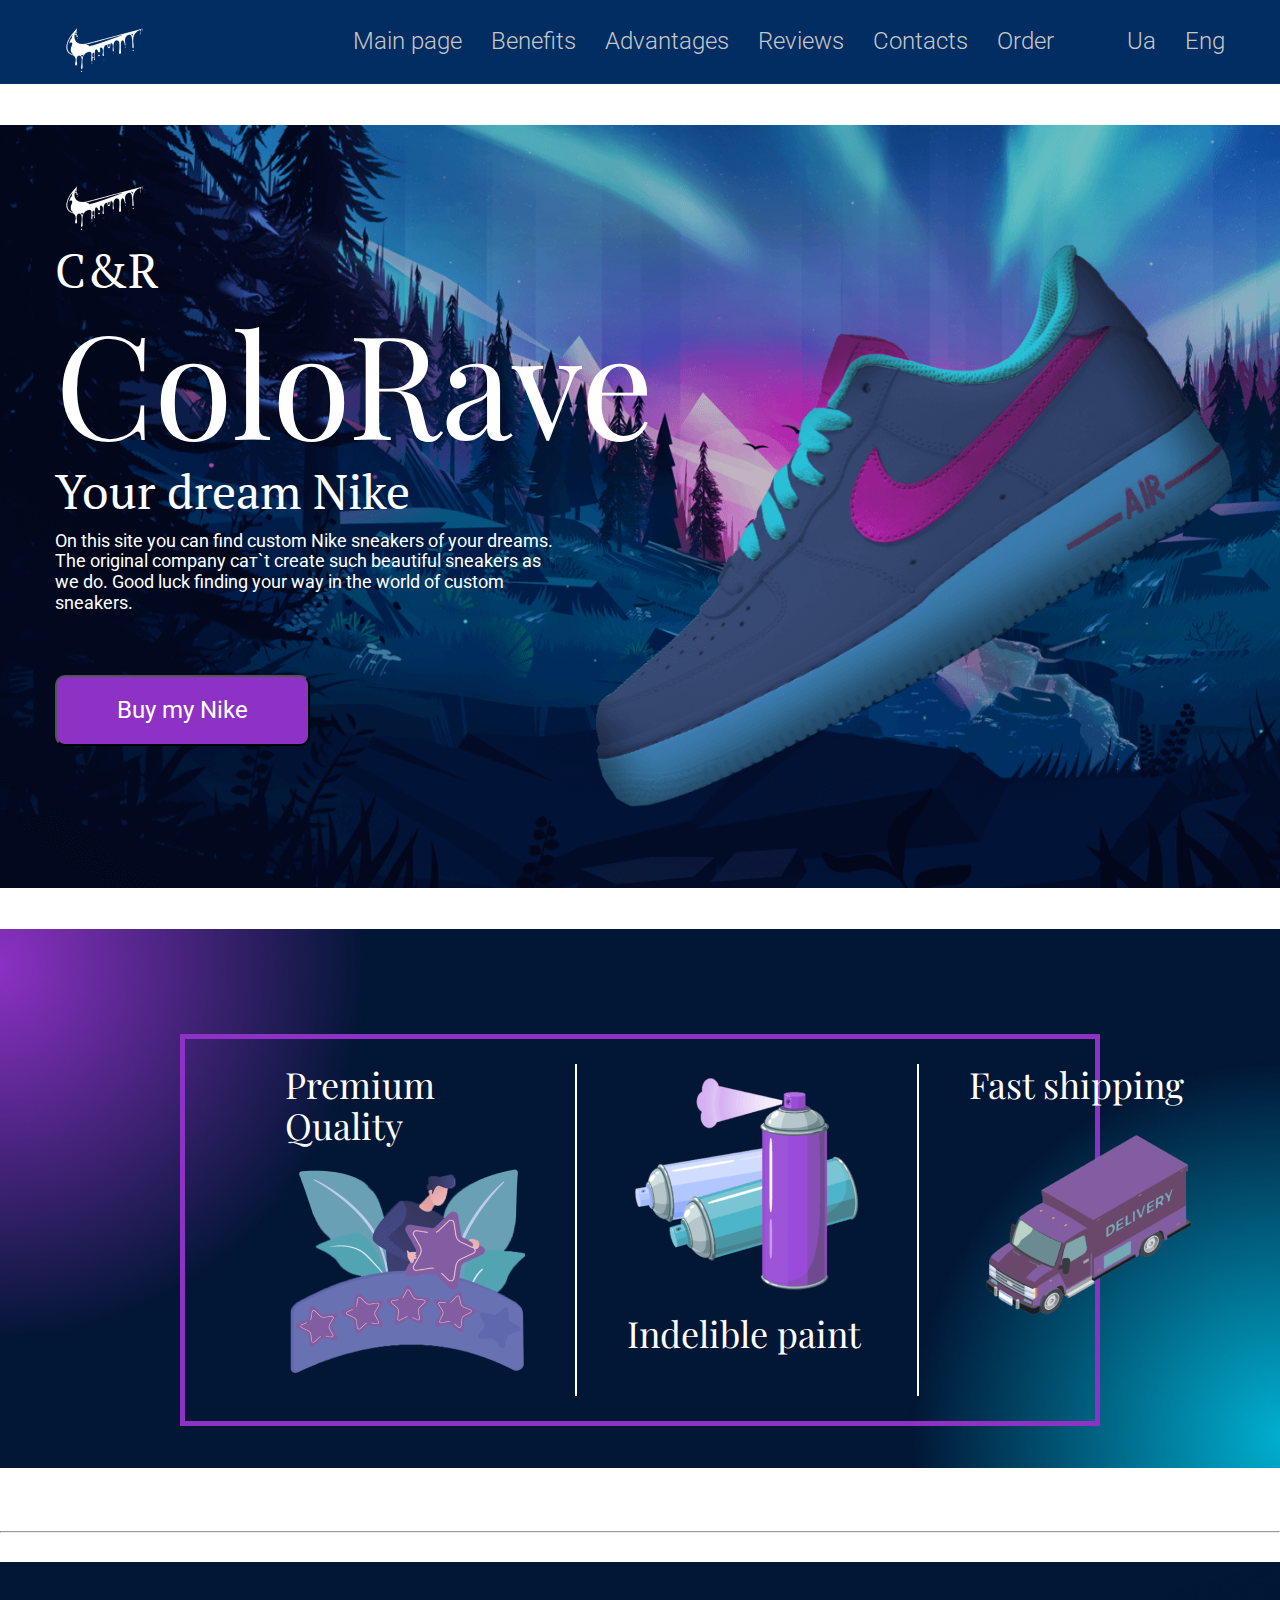
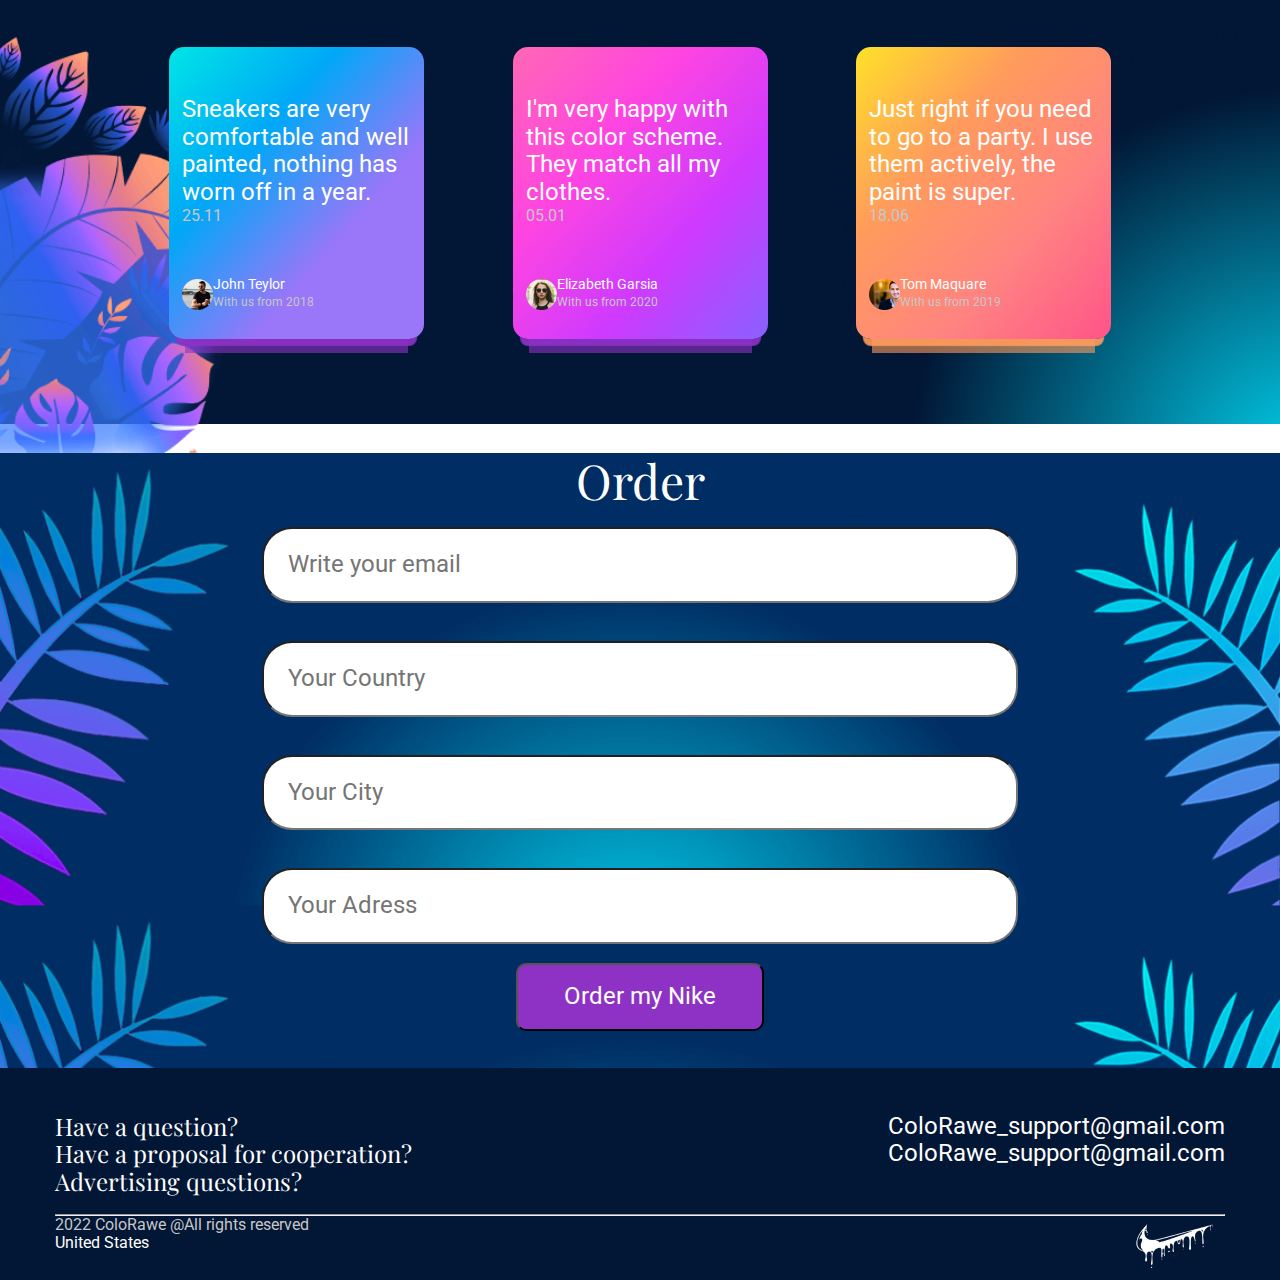
==== index.html @ 44cfae86 "My_project" ====
<!DOCTYPE html>
<html lang="en">

<head>
    <meta charset="UTF-8">
    <meta name="viewport" content="width=device-width, initial-scale=1.0">
    <title>Document</title>
    <link rel="stylesheet" href="style.css">
    <link rel="stylesheet" href="normalize.css">
    <link rel="preconnect" href="https://fonts.googleapis.com">
    <link rel="preconnect" href="https://fonts.gstatic.com" crossorigin>
    <link href="https://fonts.googleapis.com/css2?family=PT+Serif&family=Playfair+Display:ital,wght@0,400..900;1,400..900&family=Roboto:wght@300;400&display=swap"  rel="stylesheet">
</head>

<body>
    <header class="header">
        <div class="container">
            <a href="#" class="logo"><img src="img/logo_nike.png" alt="логотип" class="logo" id="logo1"></a>
            <nav class="header-navigation">
                <ul class="header-list">
                    <li class="header-item"><a href="#" class="header-link">Main page</a></li>
                    <li class="header-item"><a href="#" class="header-link">Benefits</a></li>
                    <li class="header-item"><a href="#" class="header-link">Advantages</a></li>
                    <li class="header-item"><a href="#" class="header-link">Reviews</a></li>
                    <li class="header-item"><a href="#" class="header-link">Contacts</a></li>
                    <li class="header-item"><a href="#" class="header-link">Order</a></li>
                    <li class="header-item"><a href="index2.html" class="header-link">Ua</a></li>
                    <li class="header-item"><a href="index.html" class="header-link">Eng</a></li>
                </ul>
            </nav>
        </div>
    </header>
    <main>
        <section class="your-dream-nike">
            <div class="container">
                <article class="your-dream-nike-article">
                    <a href="#" class="logo"><img src="img/logo_nike.png" alt="логотип" class="logo">
                        <h2>C&R</h2>
                    </a>
                    <h1>ColoRave</h1>
                    <h2 class="your-dream-nike-h2">Your dream Nike</h2>
                    <p>On this site you can find custom Nike sneakers of your dreams.
                        The original company caт`t create such beautiful
                        sneakers as we do.
                        Good luck finding your way in the world of custom sneakers.</p>
                    <button type="submit" class="your-dream-nike-button">Buy my Nike</button>
                </article>
            </div>
        </section>
        <section class="main-card">
            <div class="container">
                <article class="article-card">
                    <ul class="card-list">
                        <li class="card-list-item">
                            <h4>Premium Quality</h4>
                            <img src="img/stars1.png" alt="фото1">
                        </li>
                        <li class="card-list-item"><img src="img/paint1.png" alt="фото2">
                            <h4>Indelible paint</h4>
                        </li>
                        <li class="card-list-item">
                            <h4>Fast shipping</h4>
                            <img src="img/car1.png" alt="фото3">
                        </li>
                    </ul>
                </article>
            </div>
        </section>
        <hr>
        <section class="reviews">
            <div class="container">
                <article class="reviews-card">
                    <ul class="reviews-list">
                        <li class="reviews-item">
                            <div class="reviews-div-text">
                                <p>Sneakers are very
                                    comfortable and well
                                    painted, nothing has
                                    worn off in a year.</p>
                                <span>25.11</span>
                            </div>
                            <div class="reviews-div">
                                <img src="img/ellipse17.png" alt="фото4" class="reviews-img">
                                <div class="reviews-text">
                                    <p id="reviews-p2">John Teylor</p>
                                    <span id="reviews-span2">With us from 2018</span>
                                </div>
                            </div>
                        </li>
                        <li class="reviews-item">
                            <div class="reviews-div-text">
                                <p>I'm very happy with this color scheme.
                                    They match all my clothes.</p>
                                <span>05.01</span>
                            </div>
                            <div class="reviews-div">
                                <img src="img/ellipse18.png" alt="фото5" class="reviews-img">
                                <div class="reviews-text">
                                    <p id="reviews-p2">Elizabeth Garsia</p>
                                    <span id="reviews-span2">With us from 2020</span>
                                </div>
                            </div>
                        </li>
                        <li class="reviews-item">
                            <div class="reviews-div-text">
                                <p>Just right if you need to go to a party.
                                    I use them actively, the paint is super.</p>
                                <span>18.06</span>
                            </div>
                            <div class="reviews-div">
                                <img src="img/ellipse19.png" alt="фото6" class="reviews-img">
                                <div class="reviews-text">
                                    <p id="reviews-p2">Tom Maquare</p>
                                    <span id="reviews-span2">With us from 2019</span>
                                </div>
                            </div>
                        </li>
                    </ul>
                </article>
            </div>
        </section>

        <section class="Order">
            <div class="container">
                <h2 class="h2-order">Order</h2>
                <form class="form-order">
                    <label class="item-order">
                        <input type="email" name="email" placeholder="Write your email" class="input-order" />
                    </label>
                    <label class="item-order">
                        <input type="text" name="country" placeholder="Your Country" class="input-order" />
                    </label>
                    <label class="item-order">
                        <input type="text" name="city" placeholder="Your City" class="input-order" />
                    </label>
                    <label class="item-order">
                        <input type="text" name="adress" placeholder="Your Adress" class="input-order" />
                    </label>
                    <button type="submit" class="button-order">Order my Nike</button>
                </form>
            </div>
        </section>

    </main>
    <footer class="footer">
        <div class="container">
            <ul class="footer-list">
                <li class="footer-item">
                    <h4>Have a question?</h4>
                    <h4>Have a proposal for cooperation?</h4>
                    <h4>Advertising questions?</h4>
                </li>
                <li class="footer-item"><a href="ColoRawe_support@gmail.com"
                        class="footer-link">ColoRawe_support@gmail.com</a>
                    <br>
                    <a href="ColoRawe_support@gmail.com" class="footer-link">ColoRawe_support@gmail.com</a>
                    <br>
                </li>
            </ul>
            <br>
            <hr>
            <div class="footer-div">
                <div class="footer-text">
                    <span>2022 ColoRawe @All rights reserved</span>
                    <p>United States</p>
                </div>
                <a href="#" class="logo"><img src="img/logo_nike.png" alt="логотип" class="logo" id="logo2"></a>
            </div>
        </div>

    </footer>
</body>

</html>
---- style.css ----
* {
    box-sizing: border-box;
    padding: 0;
    margin: 0;
}

:root {
    --blue-color: #012D63;
    --gray-color: #C7C7C7;
    --white-color: #FFFFFF;
    --purple-color: #8e32c6;
    --aqua-color: #00E5E6;
    --light-blue-color: #00A8F7;
    --light-purple-color: #9A76F9;
    --pink-color: #9A76F9;
    --most-light-pink-color: #FF68B4;
    --light-pink-color: #FF45E1;
    --dark-pink-color: #ce3aff;
    --most-dark-pink-color: #8961FF;
    --yellow-color: #FFE128;
    --orange-color: #ff9b5c;
    --light-orange-color: #FF8381;
    --most-light-orange-color: #FF5489;
    --dark-blue-color: #021635;
}

.pt-serif-regular {
    font-family: "PT Serif", serif;
    font-weight: 400;
    font-style: normal;
}

h1, h2 , h3 , h4 {
    font-family: "Playfair Display", serif;
    font-optical-sizing: auto;
    font-weight: 400;
    font-style: normal;
}

.roboto-light {
    font-family: "Roboto", sans-serif;
    font-weight: 300;
    font-style: normal;
}

.roboto-regular {
    font-family: "Roboto", sans-serif;
    font-weight: 400;
    font-style: normal;
}

a {
    text-decoration: none;
}

ul {
    list-style: none;
    padding: 0;
}

.header .container {
    display: flex;
    align-items: center;
    justify-content: space-between;
}

.header {
    background-color: #012D63;
}

.header-link {
    font-size: 24px;
    color: var(--gray-color);
    font-family: "Roboto", sans-serif;
    font-weight: 300;
    font-style: normal;
}

.header-link:hover {
    color: white;
    font-family: "Roboto", sans-serif;
    font-weight: 400;
    font-style: normal;
}

.header-item:not(:nth-child(7)) {
    margin-left: 29px;
}



.header-item:nth-child(7) {
    margin-left: 73px;
}

#logo1 {
    margin-top: 20px;
    width: 100px;
    height: 60px;
}

.container {
    max-width: 1200px;
    margin: 0 auto;
    padding: 0 15px;
}

.header-list {
    display: flex;
    justify-content: center;
}

.your-dream-nike {
    background-image: url(img/cross_nike.png);
    background-size: 100%;
    background-position: center;
    background-repeat: no-repeat;
}

.your-dream-nike h1 {
    font-size: 144px;
    color: var(--white-color);
    margin: 0 auto;
}

.your-dream-nike h2 {
    font-size: 48px;
    color: var(--white-color);
    font-family: "PT Serif", serif;
    font-weight: 400;
    font-style: normal;
}

.your-dream-nike-h2 {
    font-size: 72px;
    color: var(--white-color);
}

.your-dream-nike p {
    margin-top: 12px;
    font-size: 18px;
    color: var(--white-color);
    text-wrap: wrap;
    width: 508px;
    font-family: "Roboto", sans-serif;
    font-weight: 400;
    font-style: normal;

}

.your-dream-nike-button {
    background-color: var(--purple-color);
    color: white;
    font-size: 24px;
    padding: 20px 60px;
    margin-top: 61px;
    border-radius: 10px;
    margin-bottom: 183px;
    font-family: "Roboto", sans-serif;
    font-weight: 400;
    font-style: normal;
}

.your-dream-nike-article {
    padding-top: 94px;
}

.card-list {
    display: flex;
}

.card-list-item {
    font-size: 36px;
}

.card-list-item h4 {
    color: white;
}

.main-card {
    background-image: url(img/group8.png);
    background-repeat: no-repeat;
    padding: 105px 165px;
    background-size: 100%;
}

.card-list {
    border: 5px solid #8E32C6;
    justify-content: space-between;
    padding: 25px 50px;
}

.reviews {
    background: url(img/flower.png), url(img/group6.png);
    background-size: 250px, 100%;
    background-repeat: no-repeat;
    background-position: left bottom, center;
}

.reviews-list {
    display: flex;
    justify-content: space-between;
    padding: 114px;
}

.reviews-item:nth-child(1) {
    background-image: linear-gradient(to right bottom, #00E5E6, #00A8F7, #9A76F9, #9A76F9);
}

.reviews-item:nth-child(2) {
    background-image: linear-gradient(to right bottom, #FF68B4, #FF45E1, #CE3AFF, #8961FF);
}

.reviews-item:nth-child(3) {
    background-image: linear-gradient(to right bottom, #FFE128, #FF9B5C, #FF8381, #FF5489);
}

.reviews-item {
    width: 255px;
    height: 292px;
    color: white;
    border-radius: 15px;
    font-family: "Roboto", sans-serif;
    font-weight: 400;
    font-style: normal;

}

.reviews-item:not(:last-child) {
    box-shadow: 0px 14px 1px -7px rgb(142, 50, 198, 90%), 0px 30px 0px -16px rgb(142, 50, 198, 60%);
}

.reviews-item:last-child {
    box-shadow: 0px 14px 1px -7px rgb(255, 155, 92, 90%), 0px 30px 0px -16px rgb(255, 155, 92, 60%);
}

.reviews-item p {
    font-size: 24px;
    padding-top: 49px;


}

#reviews-p2 {
    font-size: 14px;
}

span {
    color: var(--gray-color);
}

#reviews-span2 {
    font-size: 12px;
    color: var(--gray-color);
}

.Order {
    background-image: url(img/fon_2_tree.png);
    background-size: 100%;
}

.h2-order {
    color: white;
    font-size: 48px;
    text-align: center;
}

.item-order {
    font-family: "Roboto", sans-serif;
    font-weight: 400;
    font-style: normal;
}

.footer {
    background-color: #021635;
    color: white;
    padding-top: 45px;
}

.footer-link {
    color: white;
}

.footer-list {
    display: flex;
    justify-content: space-between;
}

.footer-item {
    font-size: 24px;
}

.card-list-item:not(:last-child) {
    border-right: 2px solid white;

}

.card-list-item {
    padding-left: 50px;
    padding-right: 50px;
}

.card-list-item h4 {
    line-height: auto;
}

.form-order {
    display: flex;
    flex-direction: column;
    align-items: center;
}

.reviews-div {
    display: flex;
    flex-direction: row;
    align-items: flex-end;
    margin-bottom: 29px;
    margin-left: 13px;

}

.reviews-text {
    display: column;
}

.reviews-div-text {
    margin-left: 13px;

}

.footer-div {
    display: flex;
    flex-direction: row;
    justify-content: space-between;
}

.reviews-img {
    width: 31px;
    height: 31px;
}

.footer-text {
    flex-direction: column;
}

.reviews-item {
    display: flex;
    justify-content: space-between;
    flex-direction: column;
}

.footer {
    font-family: "Roboto", sans-serif;
    font-weight: 400;
    font-style: normal;
}

.button-order {
    width: 248px;
    height: 68px;
    background-color: #8E32C6;
    color: white;
    border-radius: 10px;
    margin-bottom: 37px;
    font-family: "Roboto", sans-serif;
    font-weight: 400;
    font-style: normal;
    font-size: 24px;
}

.input-order {
    padding: 22px;
    padding-left: 24px;
    padding-right: 417px;
    margin: 19px;
    border-radius: 30px;
    font-size: 24px;

}

.input-order:hover {
    padding: 25px;
    padding-left: 25px;
    padding-right: 460px;
    border-radius: 30px;
    font-size: 28px;
}

.input-order:focus {
    padding: 25px;
    padding-left: 25px;
    padding-right: 460px;
    border-radius: 30px;
    font-size: 28px;
}
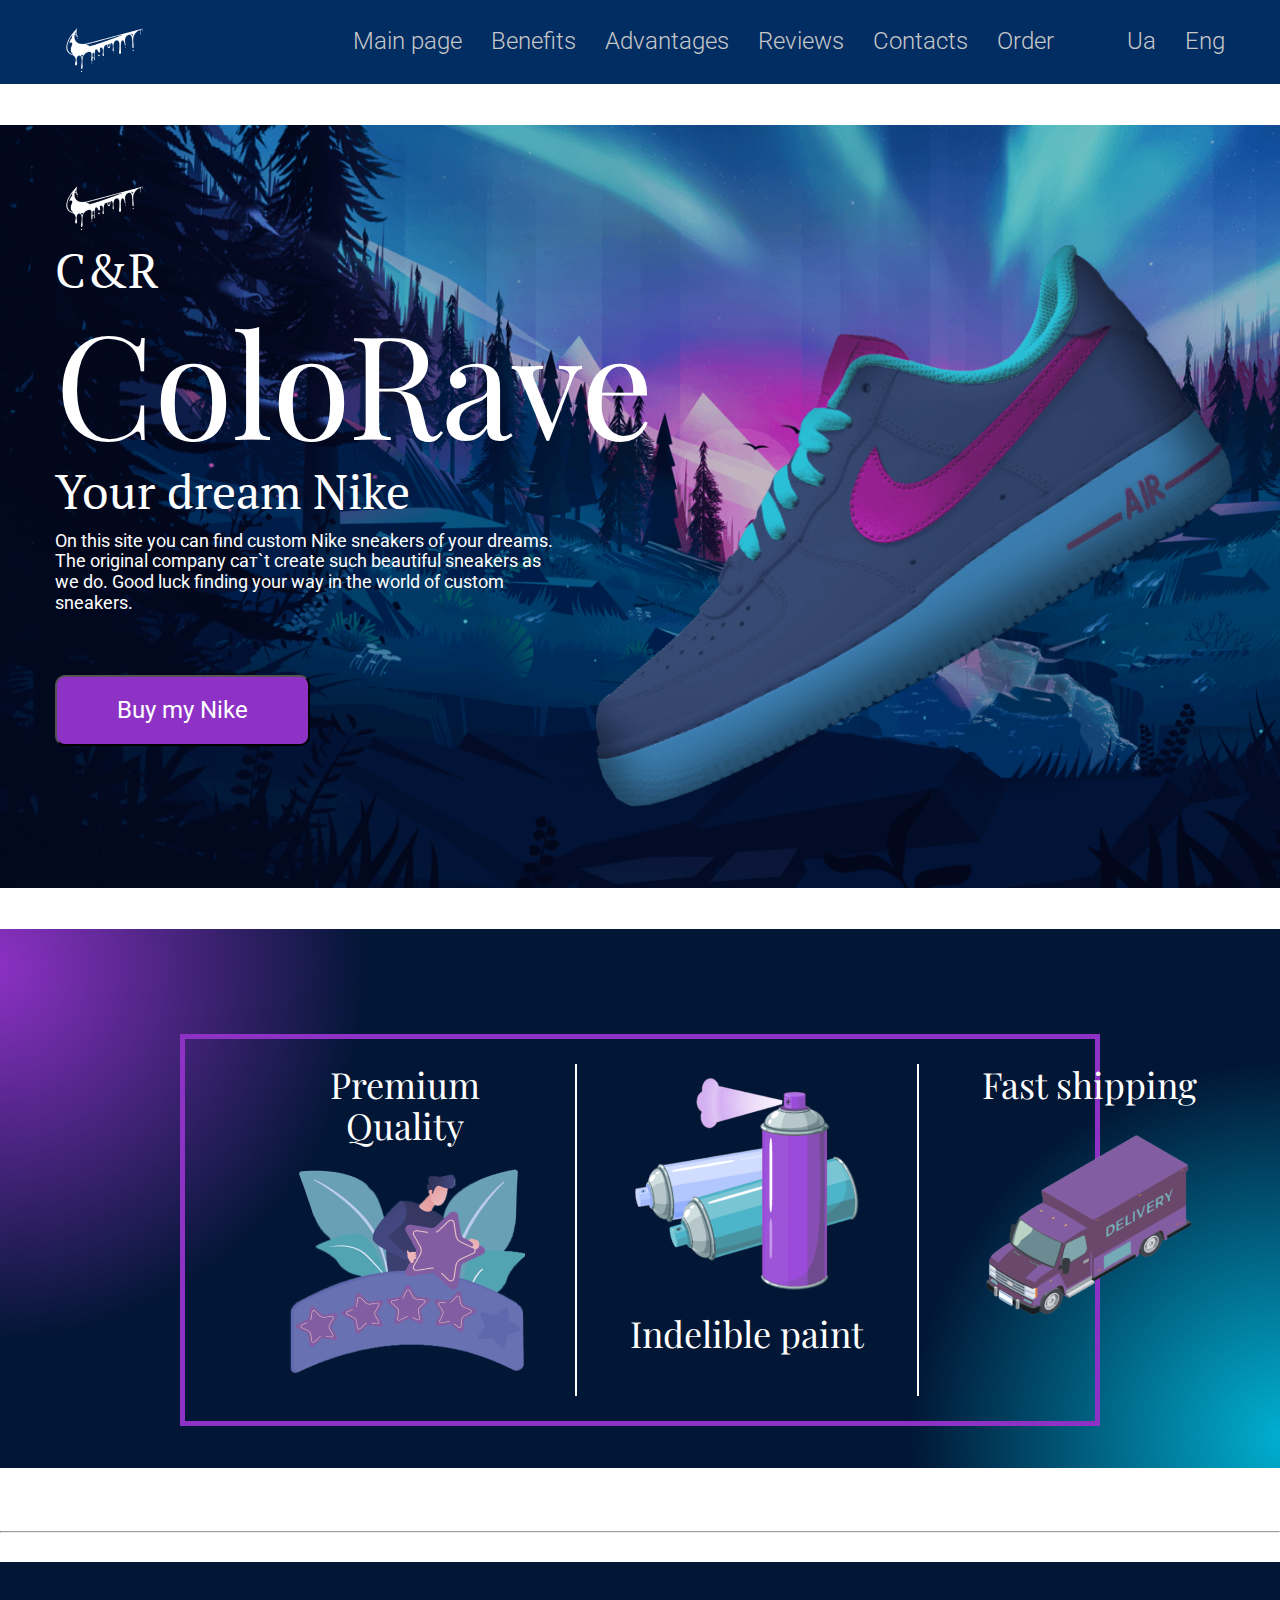
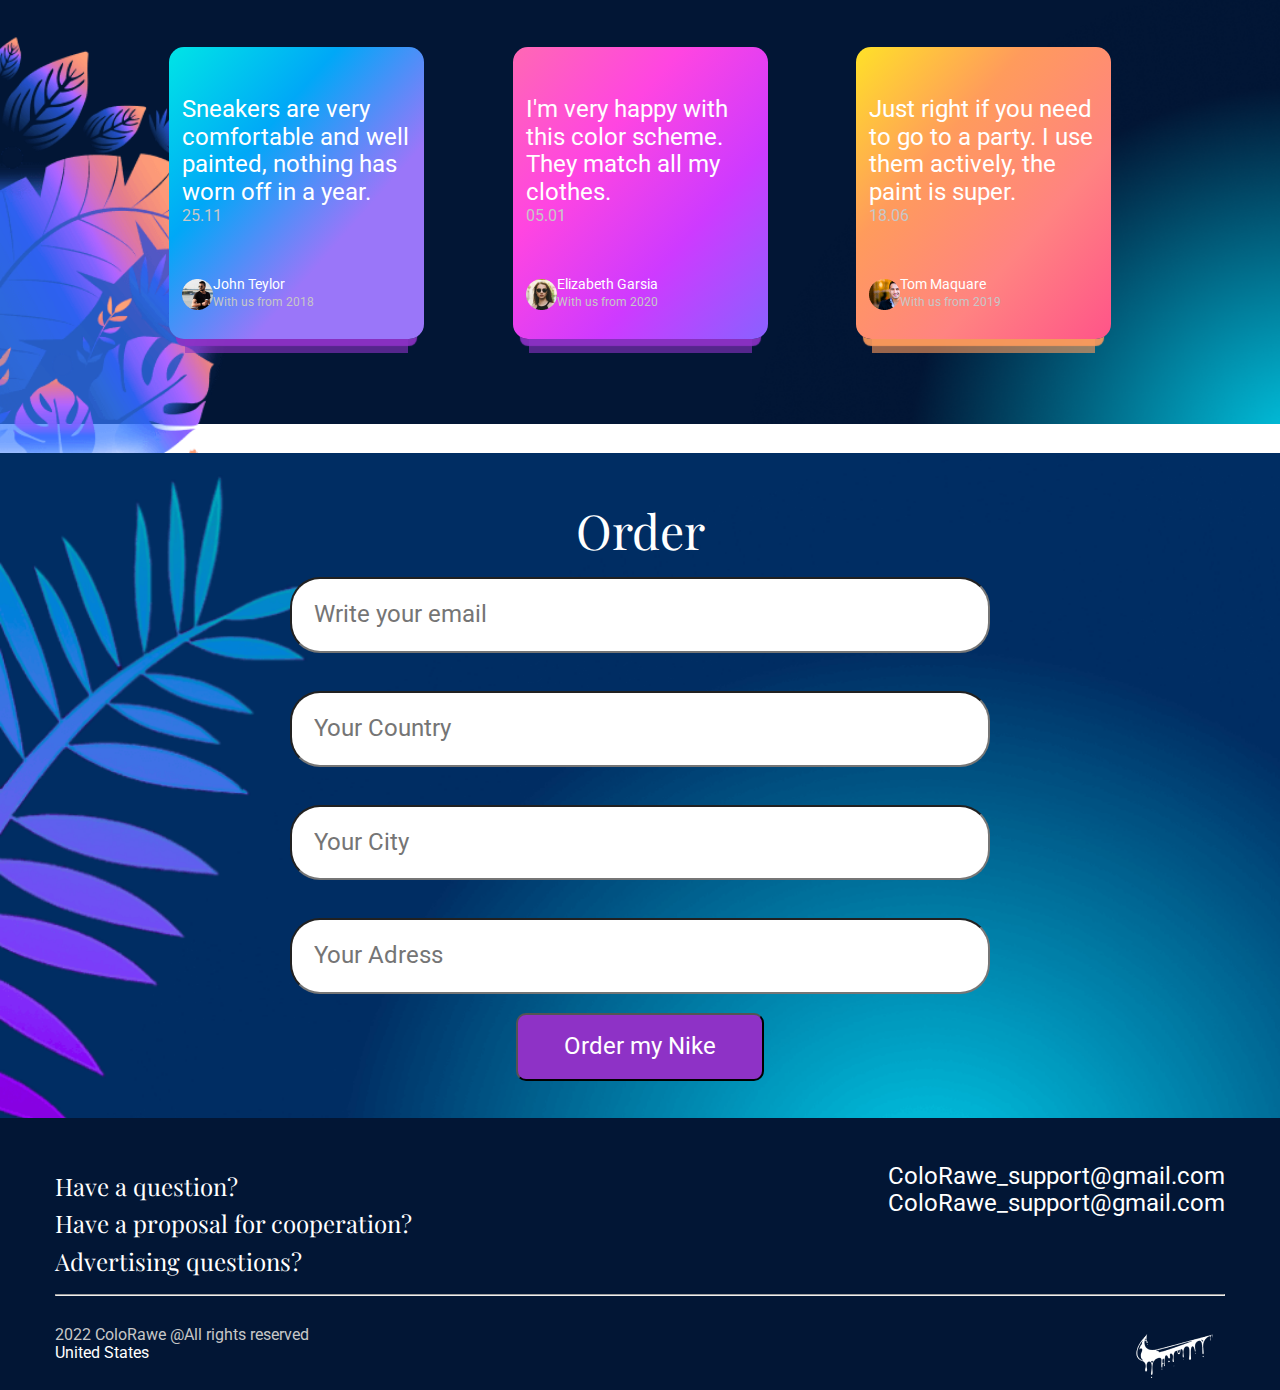
==== commit 010b0d95: "my_project" ====
--- a/index.html
+++ b/index.html
@@ -82,8 +82,8 @@
                             <div class="reviews-div">
                                 <img src="img/ellipse17.png" alt="фото4" class="reviews-img">
                                 <div class="reviews-text">
-                                    <p id="reviews-p2">John Teylor</p>
-                                    <span id="reviews-span2">With us from 2018</span>
+                                    <p>John Teylor</p>
+                                    <span>With us from 2018</span>
                                 </div>
                             </div>
                         </li>
@@ -96,8 +96,8 @@
                             <div class="reviews-div">
                                 <img src="img/ellipse18.png" alt="фото5" class="reviews-img">
                                 <div class="reviews-text">
-                                    <p id="reviews-p2">Elizabeth Garsia</p>
-                                    <span id="reviews-span2">With us from 2020</span>
+                                    <p>Elizabeth Garsia</p>
+                                    <span>With us from 2020</span>
                                 </div>
                             </div>
                         </li>
@@ -110,8 +110,8 @@
                             <div class="reviews-div">
                                 <img src="img/ellipse19.png" alt="фото6" class="reviews-img">
                                 <div class="reviews-text">
-                                    <p id="reviews-p2">Tom Maquare</p>
-                                    <span id="reviews-span2">With us from 2019</span>
+                                    <p>Tom Maquare</p>
+                                    <span>With us from 2019</span>
                                 </div>
                             </div>
                         </li>
@@ -125,16 +125,16 @@
                 <h2 class="h2-order">Order</h2>
                 <form class="form-order">
                     <label class="item-order">
-                        <input type="email" name="email" placeholder="Write your email" class="input-order" />
+                        <input type="email" name="email" placeholder="Write your email" class="input-order" >
                     </label>
                     <label class="item-order">
-                        <input type="text" name="country" placeholder="Your Country" class="input-order" />
+                        <input type="text" name="country" placeholder="Your Country" class="input-order" >
                     </label>
                     <label class="item-order">
-                        <input type="text" name="city" placeholder="Your City" class="input-order" />
+                        <input type="text" name="city" placeholder="Your City" class="input-order" >
                     </label>
                     <label class="item-order">
-                        <input type="text" name="adress" placeholder="Your Adress" class="input-order" />
+                        <input type="text" name="adress" placeholder="Your Adress" class="input-order" >
                     </label>
                     <button type="submit" class="button-order">Order my Nike</button>
                 </form>
--- a/style.css
+++ b/style.css
@@ -32,7 +32,6 @@
 
 h1, h2 , h3 , h4 {
     font-family: "Playfair Display", serif;
-    font-optical-sizing: auto;
     font-weight: 400;
     font-style: normal;
 }
@@ -240,23 +239,26 @@
 
 
 }
-
-#reviews-p2 {
+.reviews-text p{
     font-size: 14px;
 }
+.reviews-text span{
+    font-size: 12px;
+    color: var(--gray-color);
+}
+
 
 span {
     color: var(--gray-color);
 }
 
-#reviews-span2 {
-    font-size: 12px;
-    color: var(--gray-color);
-}
+
 
 .Order {
     background-image: url(img/fon_2_tree.png);
-    background-size: 100%;
+    background-size: cover;
+    background-repeat: no-repeat;
+    padding-top: 50px;
 }
 
 .h2-order {
@@ -298,10 +300,7 @@
 .card-list-item {
     padding-left: 50px;
     padding-right: 50px;
-}
-
-.card-list-item h4 {
-    line-height: auto;
+    text-align: center;
 }
 
 .form-order {
@@ -320,7 +319,7 @@
 }
 
 .reviews-text {
-    display: column;
+    flex-direction: column;
 }
 
 .reviews-div-text {
@@ -370,26 +369,29 @@
 
 .input-order {
     padding: 22px;
-    padding-left: 24px;
-    padding-right: 417px;
     margin: 19px;
     border-radius: 30px;
     font-size: 24px;
+    width: 700px;
 
 }
 
 .input-order:hover {
-    padding: 25px;
-    padding-left: 25px;
-    padding-right: 460px;
-    border-radius: 30px;
-    font-size: 28px;
+    width: 800px;
 }
 
 .input-order:focus {
-    padding: 25px;
-    padding-left: 25px;
-    padding-right: 460px;
-    border-radius: 30px;
-    font-size: 28px;
+  
+}
+.footer-text{
+    margin-top: 30px;
+}
+#logo2{
+    margin-top: 30px;
+}
+.footer-item h4{
+    margin-top: 10px;
+}
+.footer-link{
+    margin-top: 10px;
 }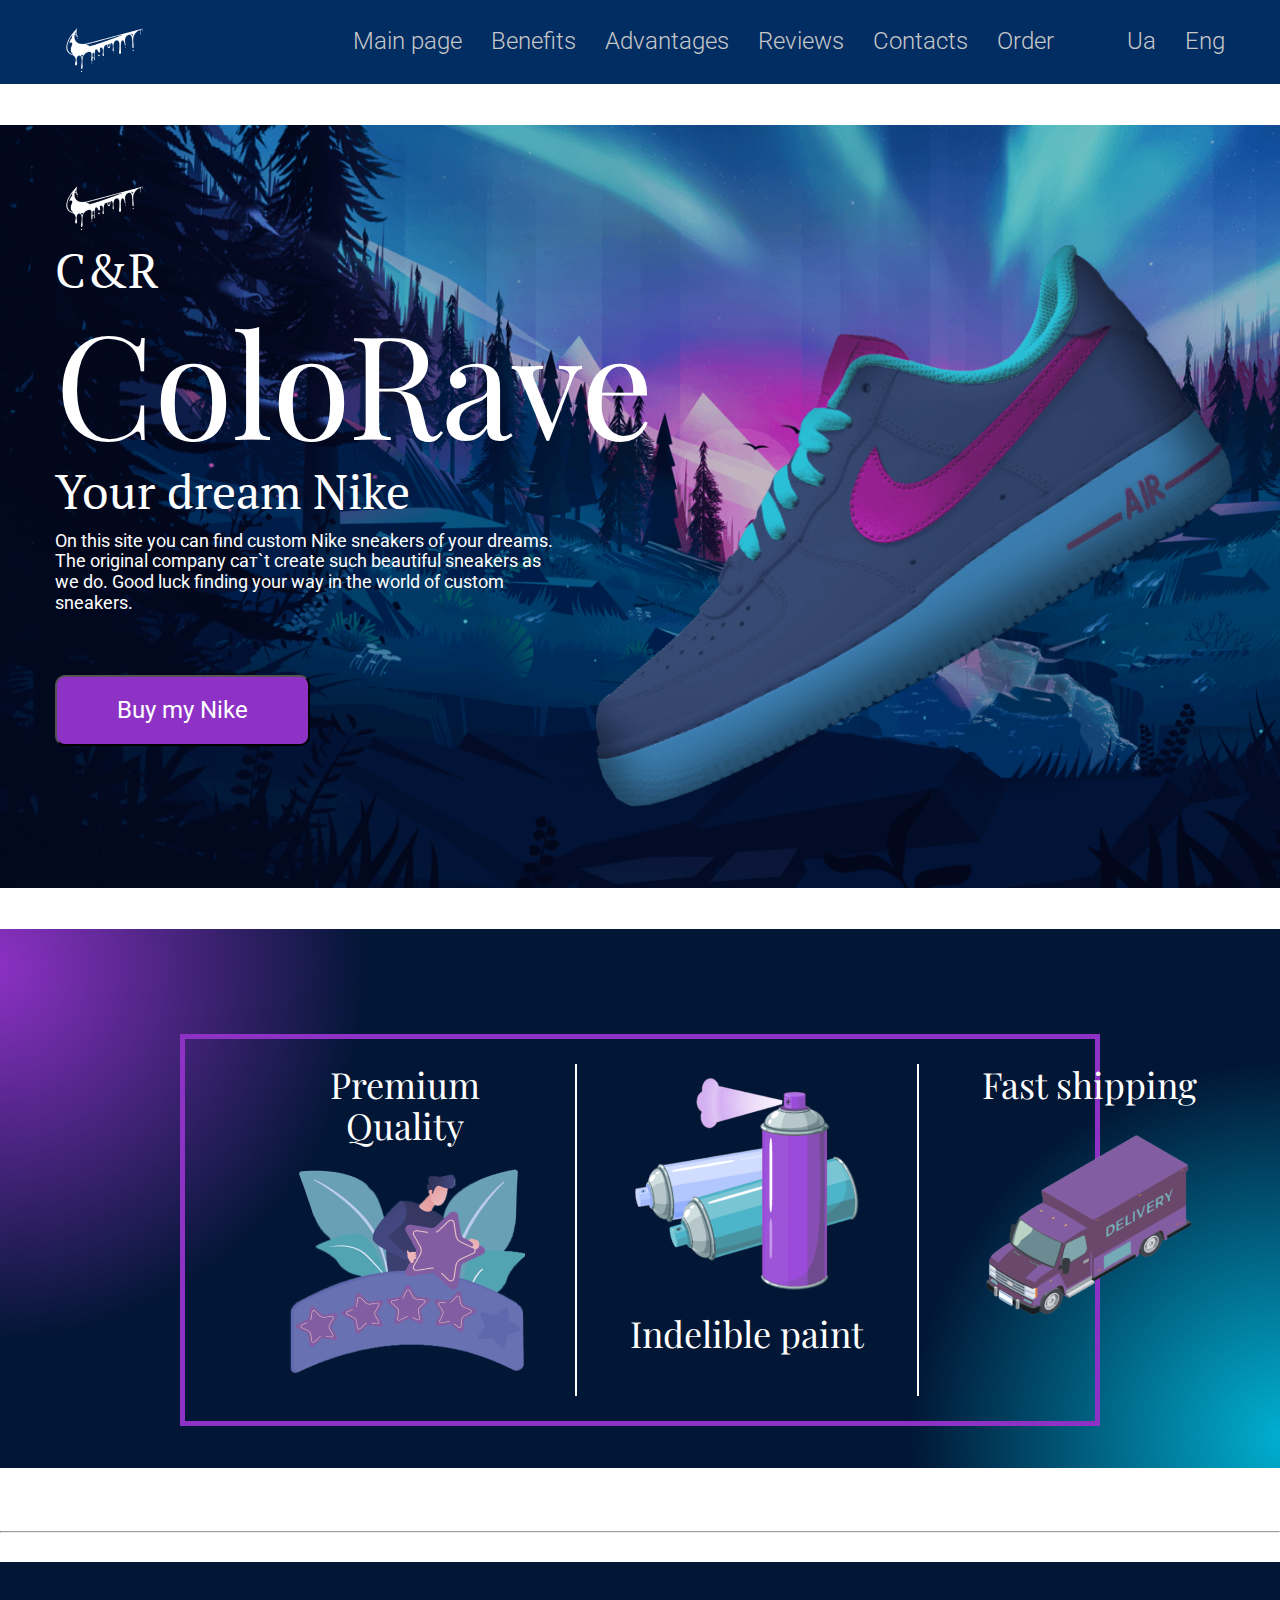
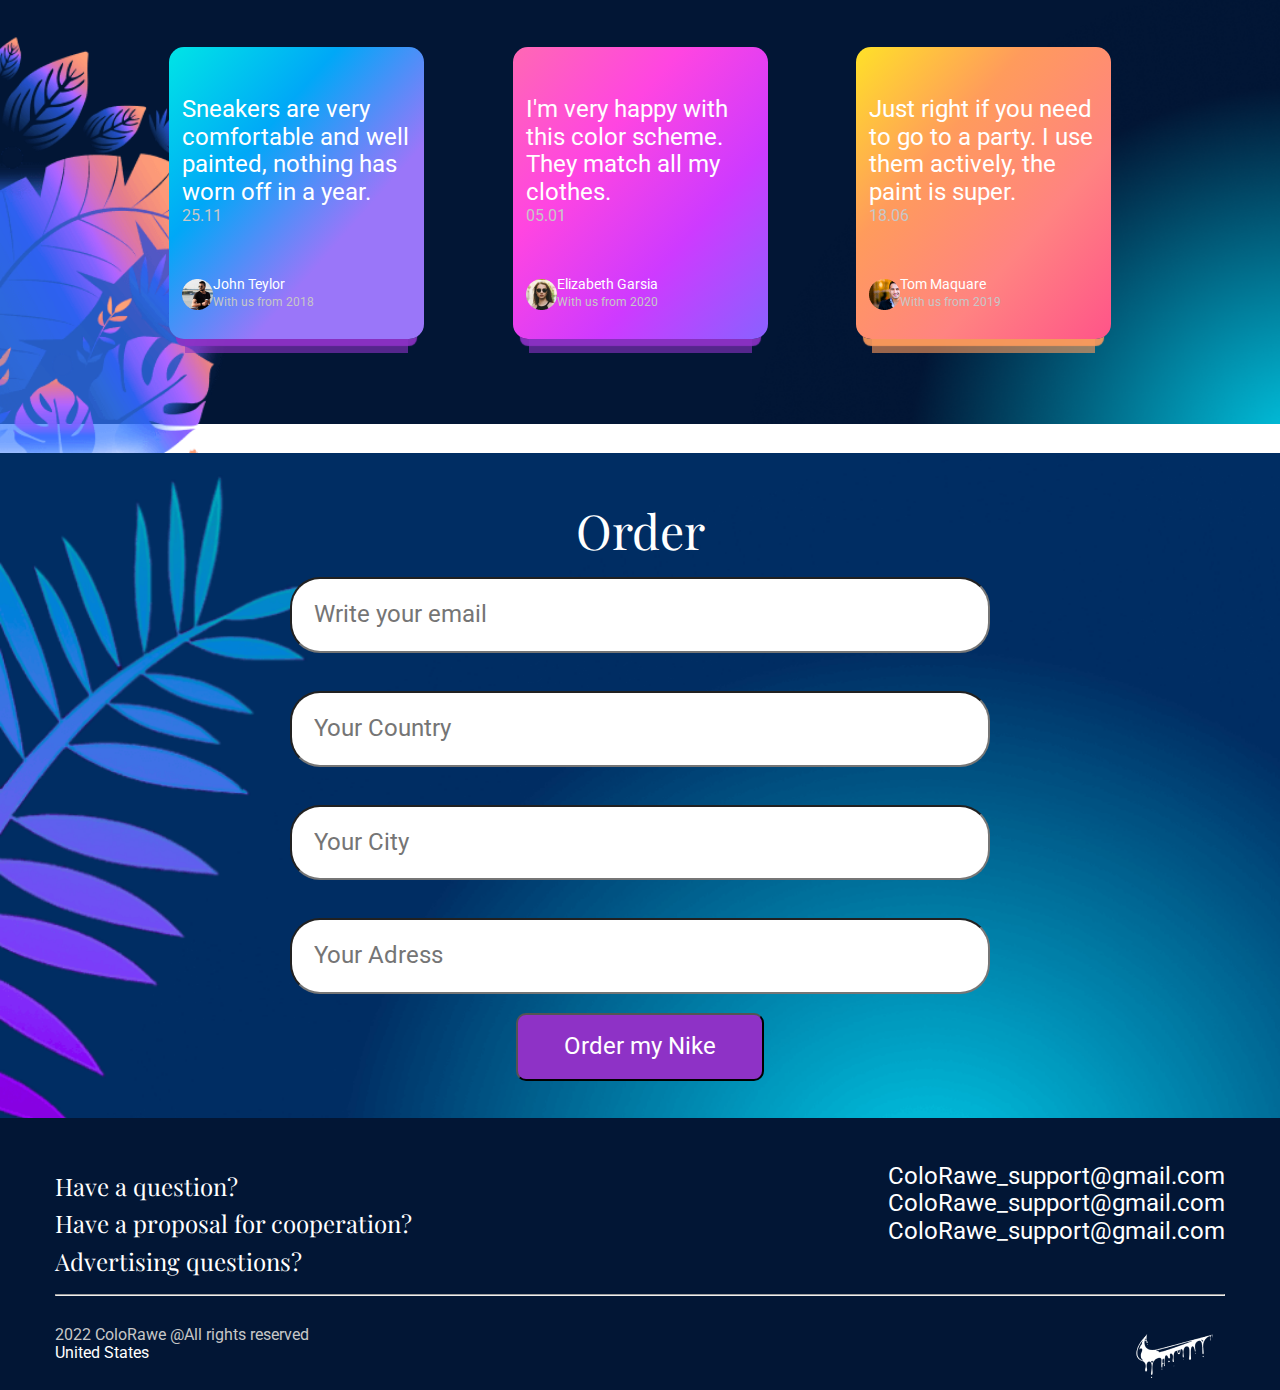
==== commit b038c82f: "My_project" ====
--- a/index.html
+++ b/index.html
@@ -155,6 +155,8 @@
                     <br>
                     <a href="ColoRawe_support@gmail.com" class="footer-link">ColoRawe_support@gmail.com</a>
                     <br>
+                    <a href="ColoRawe_support@gmail.com" class="footer-link">ColoRawe_support@gmail.com</a>
+                    <br>
                 </li>
             </ul>
             <br>
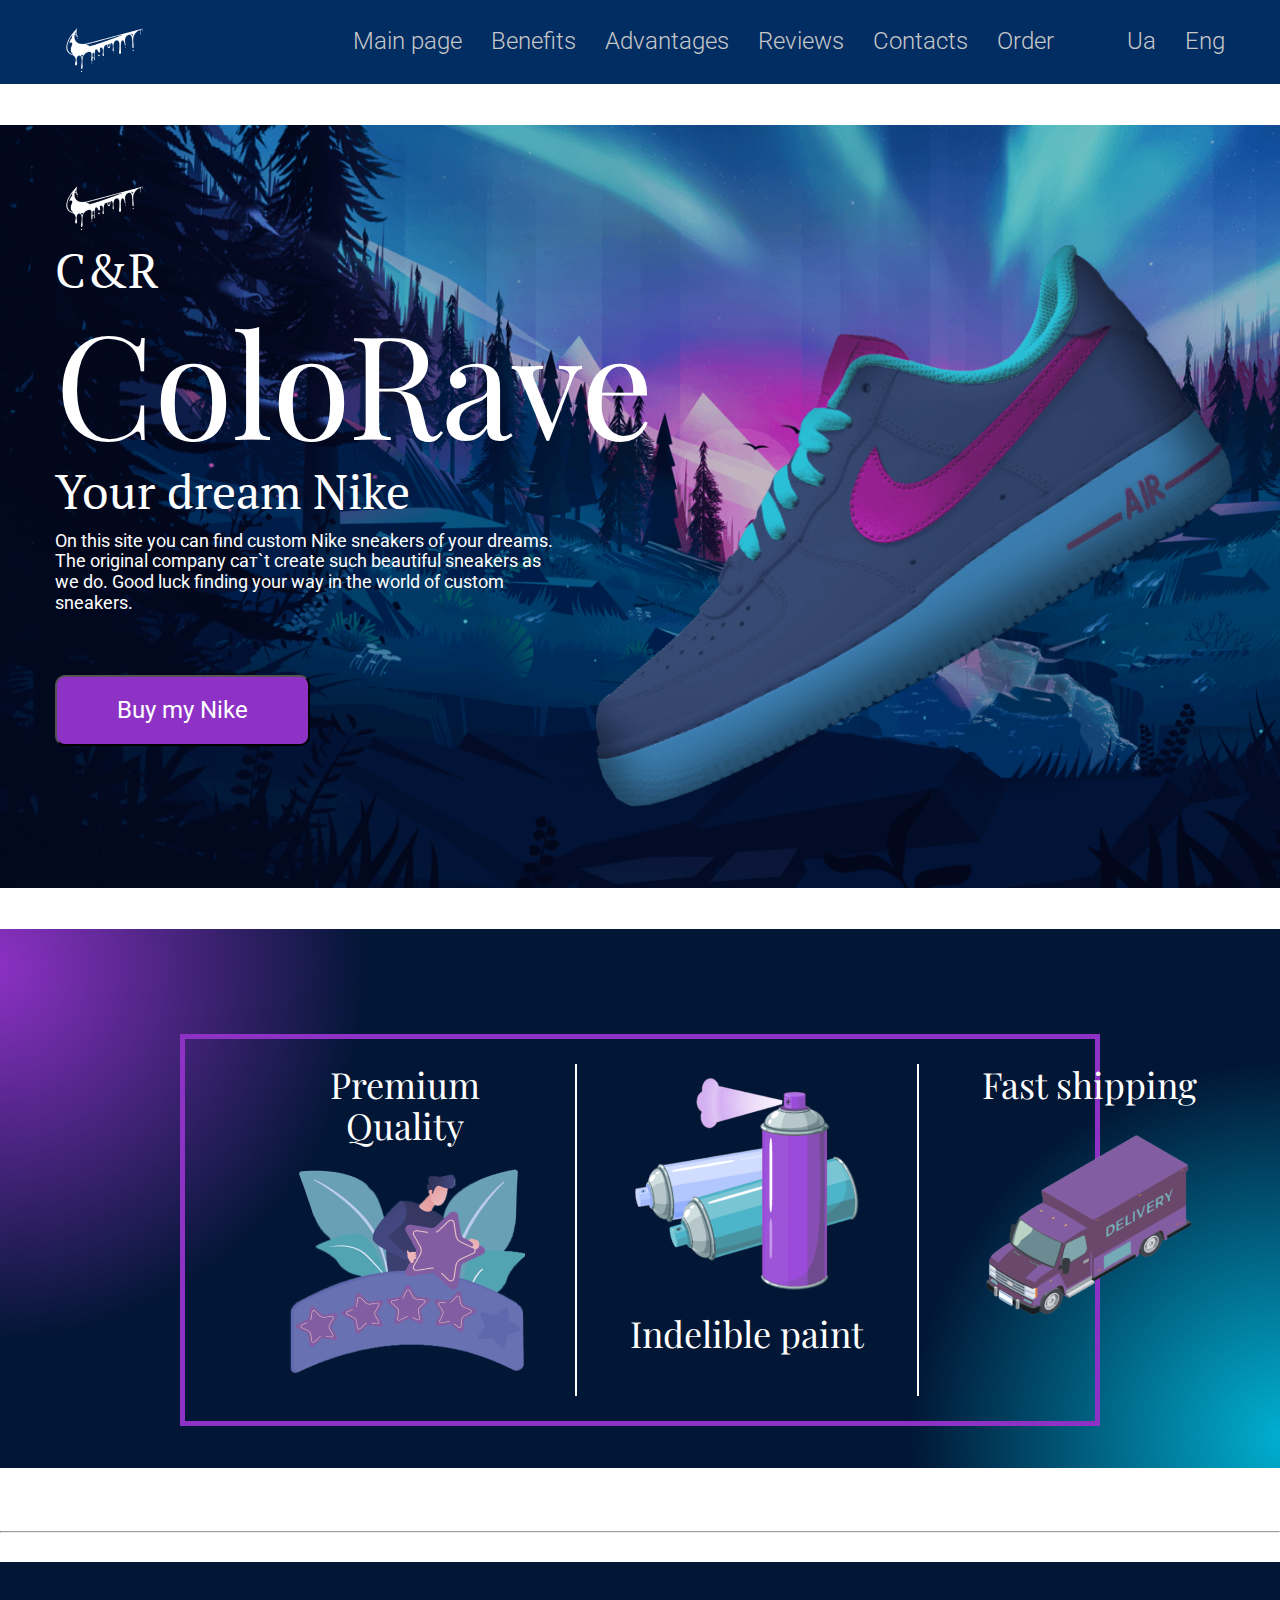
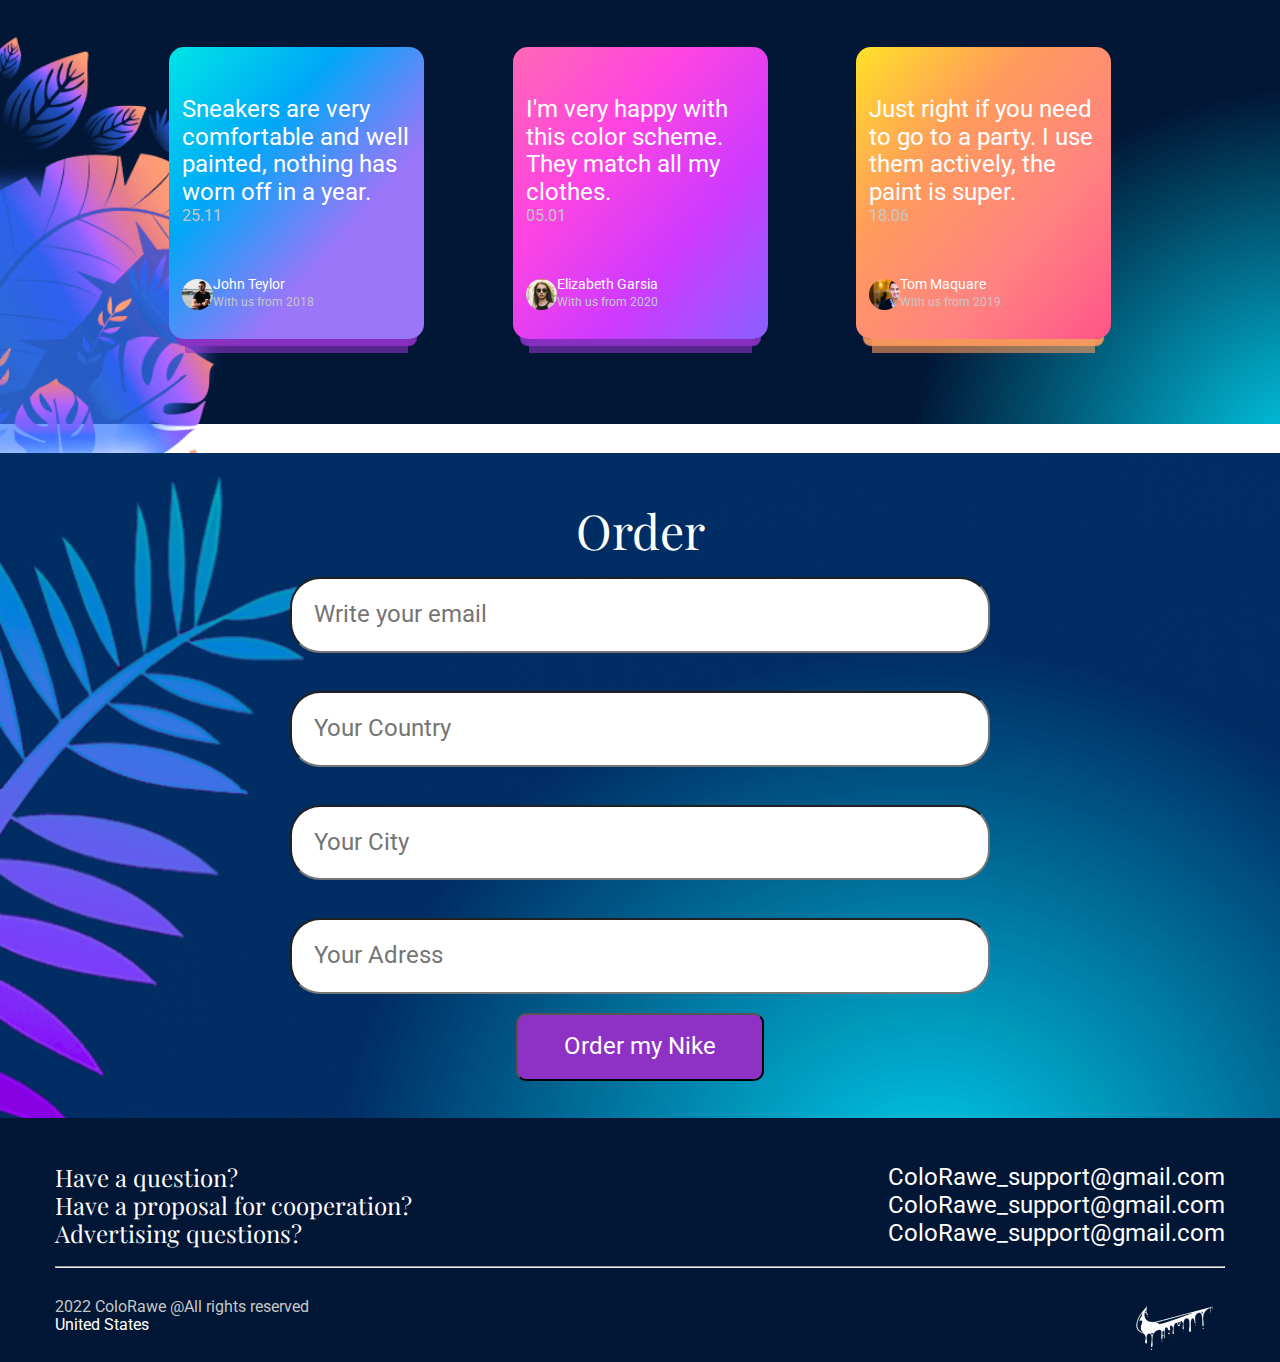
==== commit 309556c3: "My_project" ====
--- a/index.html
+++ b/index.html
@@ -150,13 +150,12 @@
                     <h4>Have a proposal for cooperation?</h4>
                     <h4>Advertising questions?</h4>
                 </li>
-                <li class="footer-item"><a href="ColoRawe_support@gmail.com"
-                        class="footer-link">ColoRawe_support@gmail.com</a>
+                <li class="footer-item">
+                    <a href="ColoRawe_support@gmail.com" class="footer-link">ColoRawe_support@gmail.com</a>
                     <br>
                     <a href="ColoRawe_support@gmail.com" class="footer-link">ColoRawe_support@gmail.com</a>
                     <br>
                     <a href="ColoRawe_support@gmail.com" class="footer-link">ColoRawe_support@gmail.com</a>
-                    <br>
                 </li>
             </ul>
             <br>
--- a/style.css
+++ b/style.css
@@ -389,9 +389,6 @@
 #logo2{
     margin-top: 30px;
 }
-.footer-item h4{
-    margin-top: 10px;
-}
-.footer-link{
-    margin-top: 10px;
+.footer-item{
+    line-height: 28.13px;
 }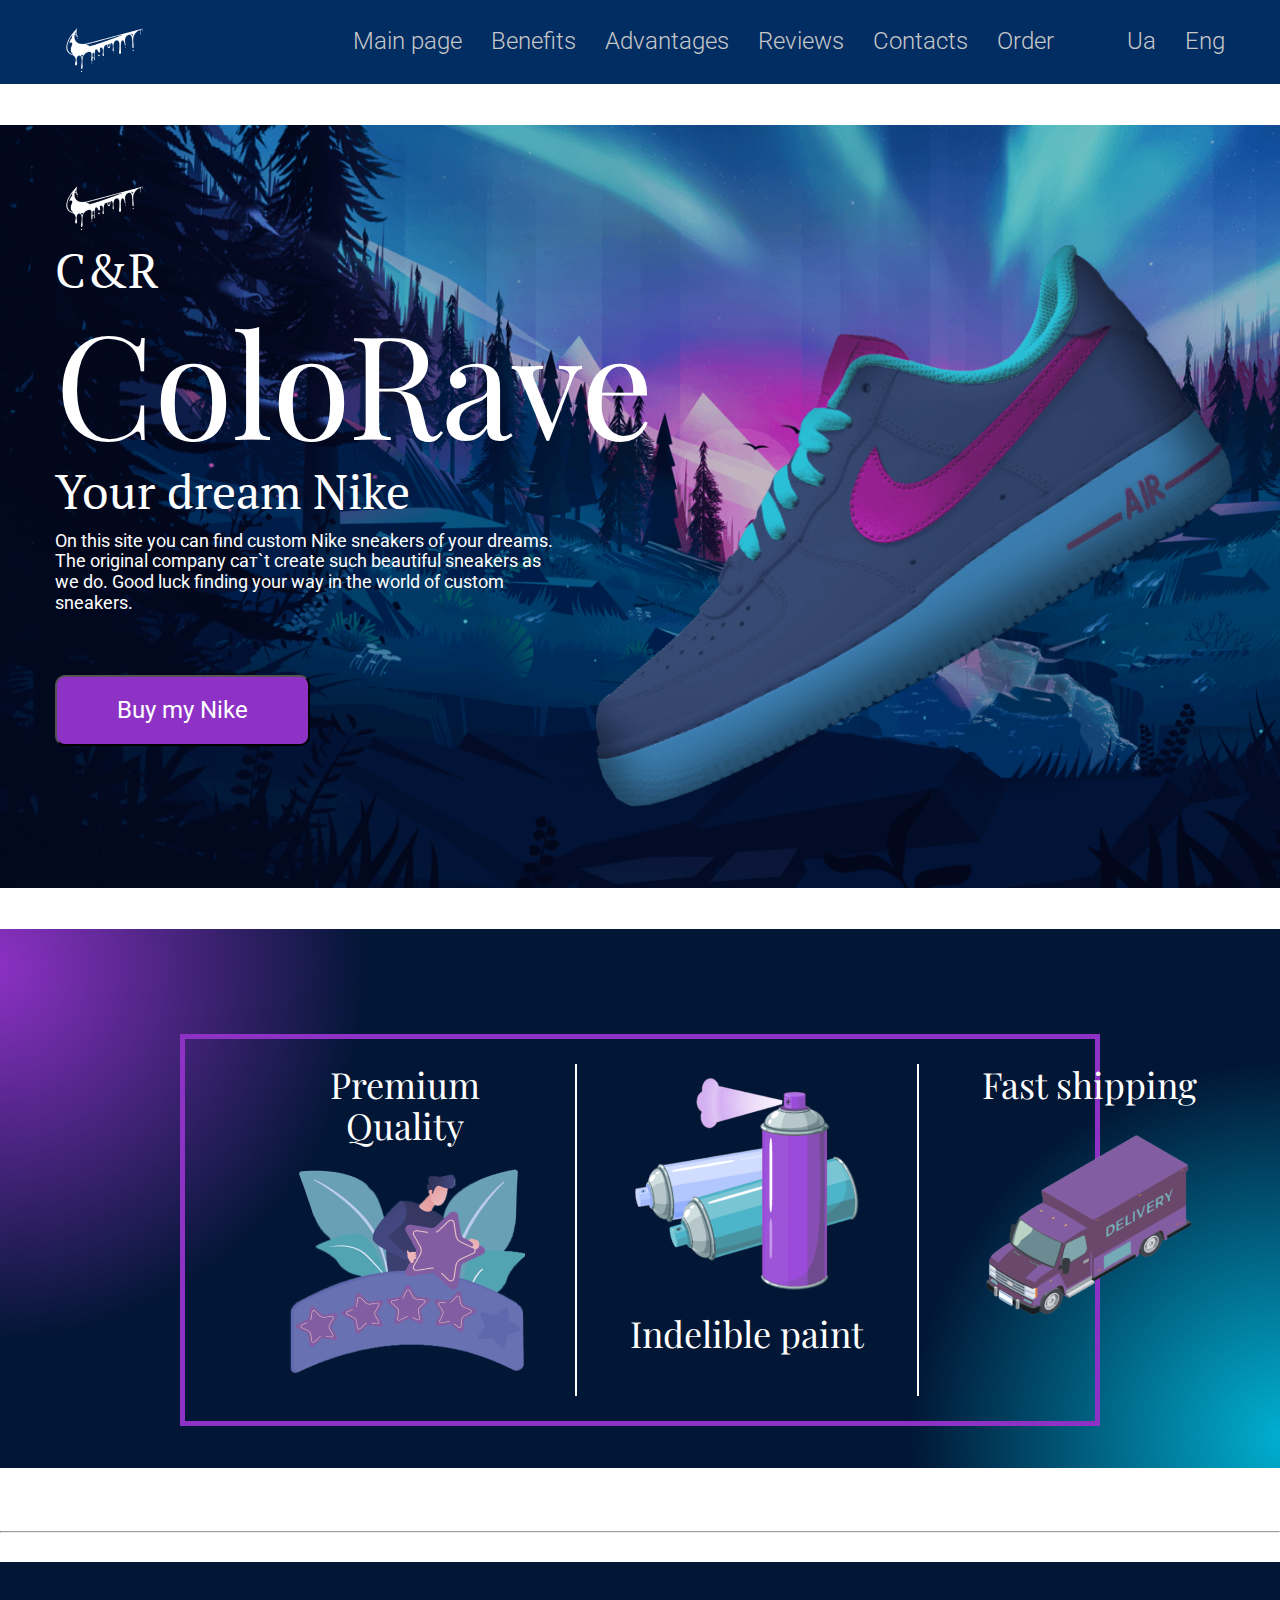
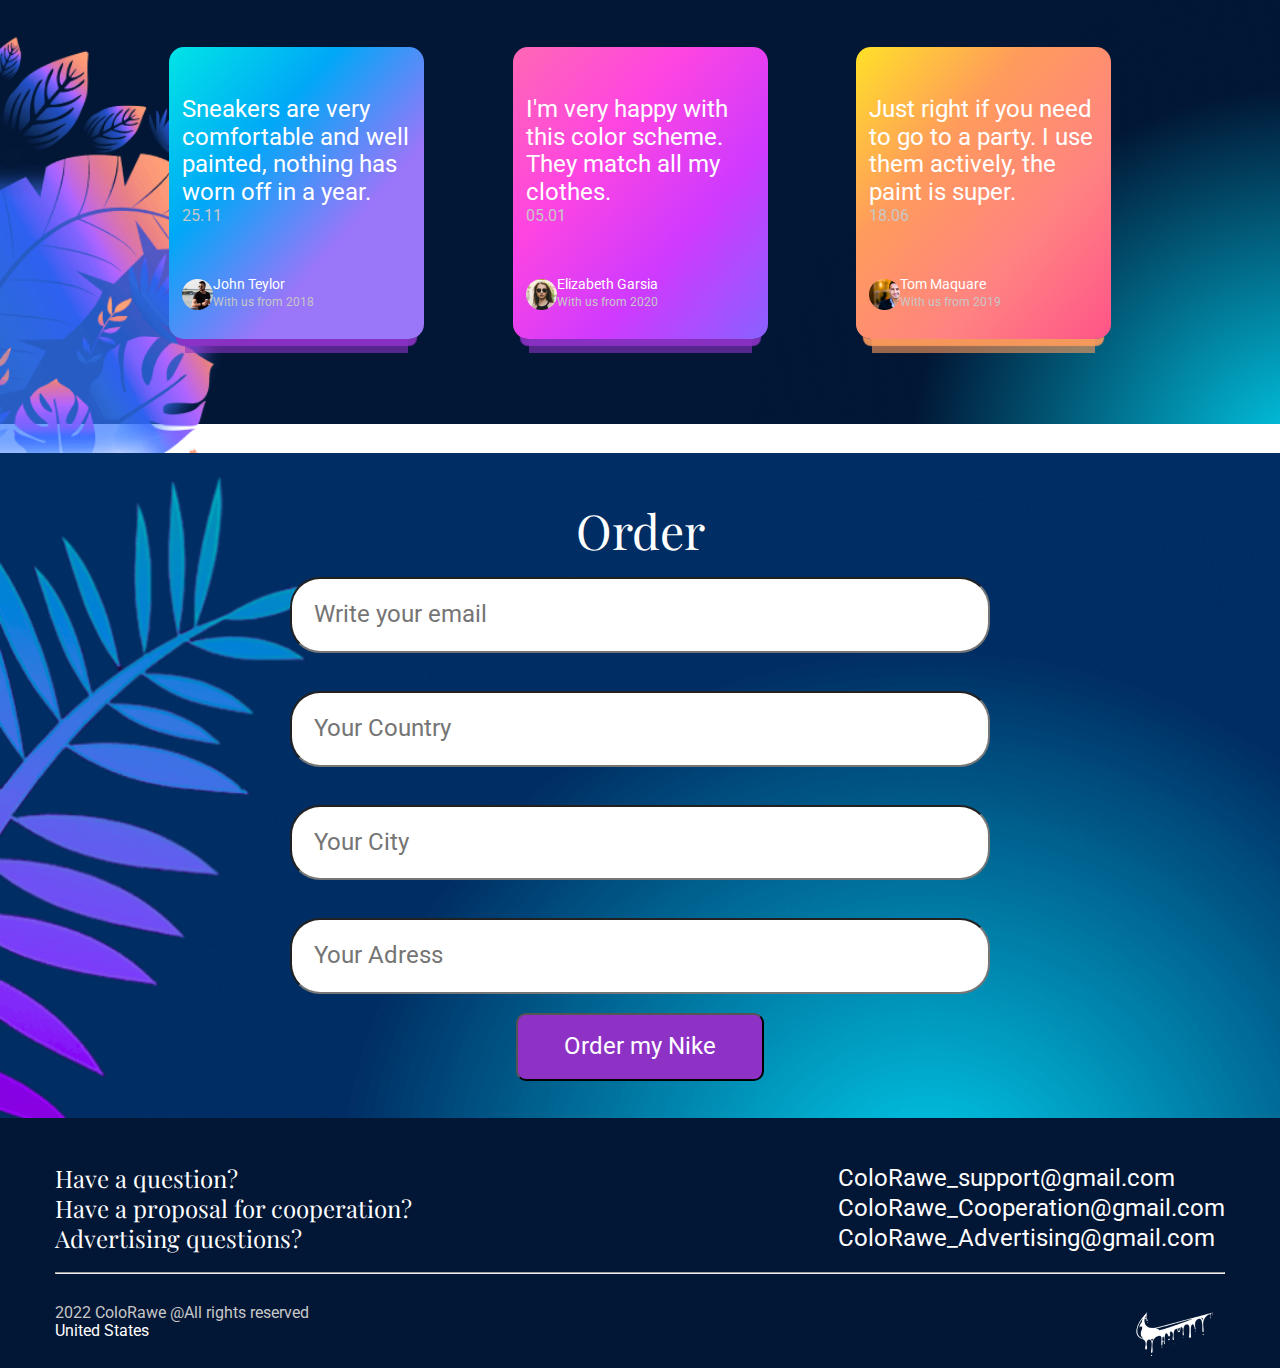
==== commit 1fa643f1: "My_project" ====
--- a/index.html
+++ b/index.html
@@ -153,9 +153,9 @@
                 <li class="footer-item">
                     <a href="ColoRawe_support@gmail.com" class="footer-link">ColoRawe_support@gmail.com</a>
                     <br>
-                    <a href="ColoRawe_support@gmail.com" class="footer-link">ColoRawe_support@gmail.com</a>
+                    <a href="ColoRawe_support@gmail.com" class="footer-link">ColoRawe_Cooperation@gmail.com</a>
                     <br>
-                    <a href="ColoRawe_support@gmail.com" class="footer-link">ColoRawe_support@gmail.com</a>
+                    <a href="ColoRawe_support@gmail.com" class="footer-link">ColoRawe_Advertising@gmail.com</a>
                 </li>
             </ul>
             <br>
--- a/style.css
+++ b/style.css
@@ -341,6 +341,9 @@
 .footer-text {
     flex-direction: column;
 }
+.footer-item {
+    line-height: 30.13px;
+}
 
 .reviews-item {
     display: flex;
@@ -388,7 +391,4 @@
 }
 #logo2{
     margin-top: 30px;
-}
-.footer-item{
-    line-height: 28.13px;
 }